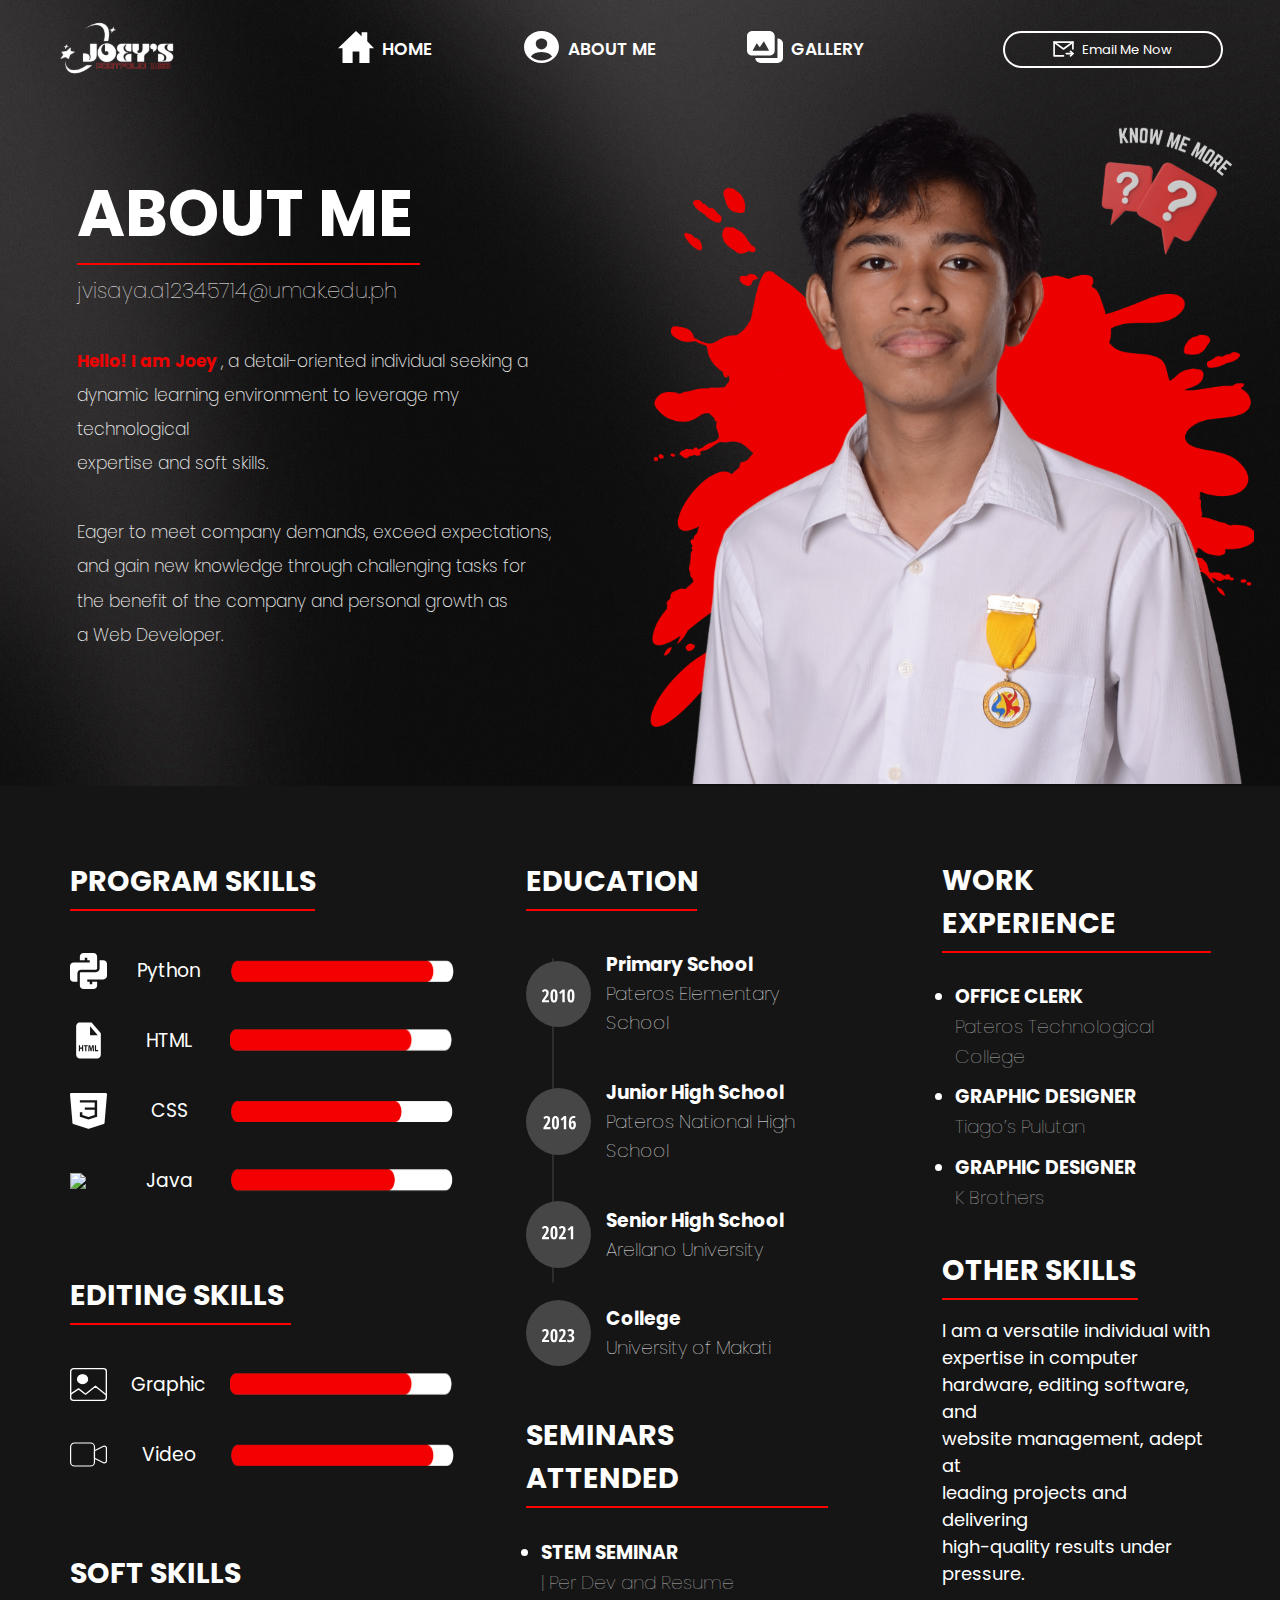
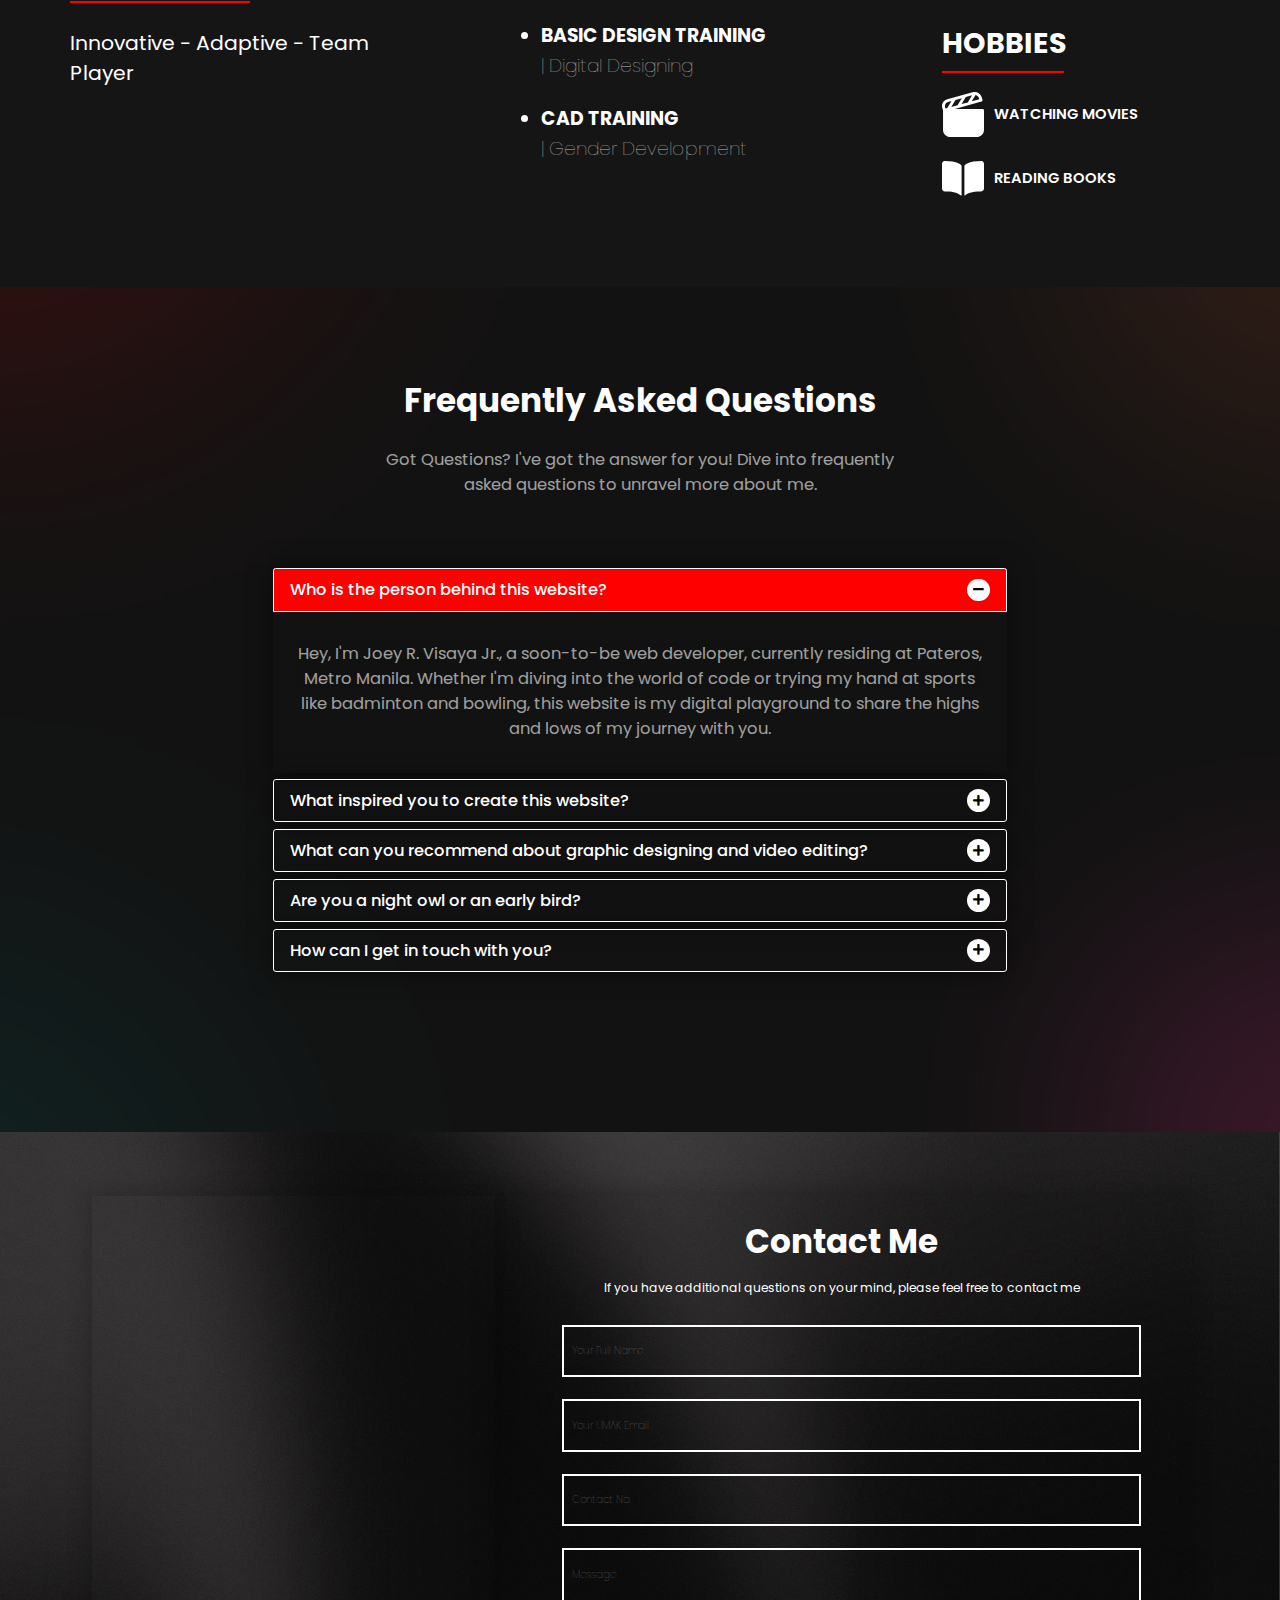
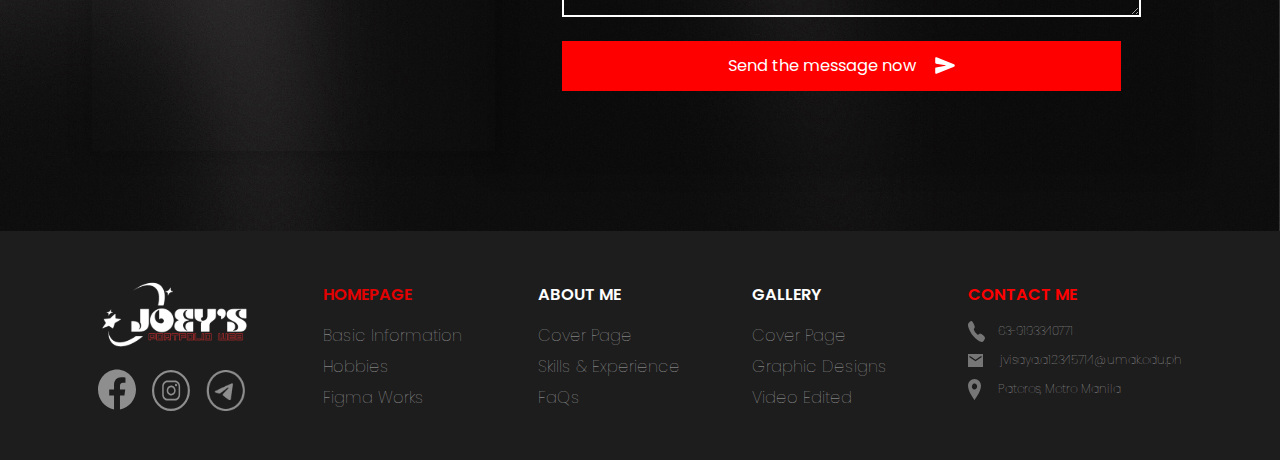
==== About-Me.html @ 2d668ff5 "Add files via upload" ====
<!DOCTYPE html>
<html lang="en">
<head>
    <meta charset="UTF-8">
    <meta name="viewport" content="width=device-width, initial-scale=1.0">
    <title>About Me</title>
    <link rel="stylesheet" type="text/css" href="styles-2.css">
    <link href="https://fonts.googleapis.com/css2?family=Akshar:wght@300&family=Poppins:wght@400;500;600;700&display=swap" rel="stylesheet">
	<link rel="stylesheet" href="https://cdnjs.cloudflare.com/ajax/libs/font-awesome/5.15.3/css/all.min.css" />
	
</head>
<body>
	<div class="body" id="cover-div">
    <div class="navigation">
        <div class="logo">
            <img src="IMAGES/HOMEPAGE/logo.svg">
        </div>
        <div class="links">
            <nav>
                <a class="link-home" href="index.html"><img src="IMAGES/HOMEPAGE/home.svg">HOME</a>
                <a class="link-about-me" href="#"><img src="IMAGES/HOMEPAGE/about-me.svg">ABOUT ME</a>
                <a class="link-gallery" href="Gallery.html"><img src="IMAGES/HOMEPAGE/gallery.svg">GALLERY</a>
            </nav>
        </div>
        <div class="button1">
            <a href="mailto:jvisaya.a12345714@umak.edu.ph"><button class="email-button"> <img src="IMAGES/GALLERY/email-icon.svg">Email Me Now</button></a>
        </div>
    </div>

    <div class="body-container">
        <div class="left-side">
            <div class="title-section">
                <h1> ABOUT ME </h1>
                <div class="break-line"><hr></div>
                <p> jvisaya.a12345714@umak.edu.ph </p>
            </div>
            <div class="content">
                <p>Hello! I am Joey <span>, a detail-oriented individual seeking a <br>
                dynamic learning environment to leverage my technological<br>
                expertise and soft skills.
                <br>
                <br>
                Eager to meet company demands, exceed expectations,<br>
                and gain new knowledge through challenging tasks for <br>
                the benefit of the company and personal growth as <br>
                a Web Developer. </span></p>
            </div>
        </div>

        <div class="right-side">
            <a href="#faqs-div"><img class="faqs" src="IMAGES/ABOUT-ME/faqs.svg" title="Click To Know More About Me"></a>
            <div class="my-img">
                <img src="IMAGES/ABOUT-ME/my-img.svg">
            </div>
        </div>
    </div>
</div>

<div class="cv-section" id="cv-div">
    <div class="section-container">
        <div class="first-section">
            <div class="title"> <p> PROGRAM SKILLS </p> <div class="break-line2"><hr></div> </div>
            <div class="program-stats">
                <div class="flex"> <img class="program-icon" src="IMAGES/ABOUT-ME/python.svg"> <p> Python </p> <img class="stats-icon" src="IMAGES/ABOUT-ME/stats-1.svg"> </div>
                <div class="flex"> <img class="program-icon" src="IMAGES/ABOUT-ME/html.svg"> <p> HTML </p> <img class="stats-icon" src="IMAGES/ABOUT-ME/stats-2.svg"> </div>
                <div class="flex"> <img class="program-icon" src="IMAGES/ABOUT-ME/css.svg"> <p> CSS </p> <img class="stats-icon" src="IMAGES/ABOUT-ME/stats-3.svg"> </div>
                <div class="flex"> <img class="program-icon" src="IMAGES/ABOUT-ME/Java.svg"> <p> Java </p> <img class="stats-icon" src="IMAGES/ABOUT-ME/stats-4.svg"> </div>
            </div>
            <div class="program-skills">
                <div class="title"> <p> EDITING SKILLS</p> <div class="break-line3"><hr></div> </div>
                <div class="program-stats">
                    <div class="flex"> <img class="program-icon" src="IMAGES/ABOUT-ME/photo.svg"> <p> Graphic </p> <img class="stats-icon" src="IMAGES/ABOUT-ME/stats-5.svg"> </div>
                    <div class="flex"> <img class="program-icon" src="IMAGES/ABOUT-ME/video.svg"> <p> Video </p> <img class="stats-icon" src="IMAGES/ABOUT-ME/stats-6.svg"> </div>
                </div>
            </div>
            <div class="soft-skills">
                <div class="title"> <p> SOFT SKILLS</p> <div class="break-line4"><hr></div> </div>
                <div class="cont"> <p> Innovative - Adaptive - Team Player </p> </div>
            </div>
        </div>

        <div class="second-section">
            <div class="title"> <p> EDUCATION </p> <div class="break-line5"><hr></div> </div>
            <div class="education">
                <img class="line" src="IMAGES/ABOUT-ME/line.svg">
                <div class="flex2"> <img class="date-icon" src="IMAGES/ABOUT-ME/date1.svg"> <p> Primary School <br> <span>Pateros Elementary School </span> </p></div>
                <div class="flex2"> <img class="date-icon" src="IMAGES/ABOUT-ME/date2.svg"> <p> Junior High School <br> <span>Pateros National High School </span> </p></div>
                <div class="flex2"> <img class="date-icon" src="IMAGES/ABOUT-ME/date3.svg"> <p> Senior High School <br> <span>Arellano University</span> </p></div>
                <div class="flex2"> <img class="date-icon" src="IMAGES/ABOUT-ME/date4.svg"> <p> College <br> <span>University of Makati </span> </p></div>
            </div>

            <div class="seminars">
                <div class="title"> <p> SEMINARS ATTENDED </p> <div class="break-line6"><hr></div> </div>
                <ul class="seminar-content">
                    <li>STEM SEMINAR<br> <span>| Per Dev and Resume</span></li>
                    <li>BASIC DESIGN TRAINING <br> <span>| Digital Designing</span></li>
                    <li>CAD TRAINING <br> <span>| Gender Development</span></li>
                </ul>
            </div>
        </div>

        <div class="third-section">
            <div class="work-experience">
                <div class="title"> <p> WORK EXPERIENCE </p> <div class="break-line7"><hr></div> </div>
                <ul class="work-content">
                    <li>OFFICE CLERK<br> <span>Pateros Technological College</span></li>
                    <li>GRAPHIC DESIGNER <br> <span>Tiago’s Pulutan</span></li>
                    <li>GRAPHIC DESIGNER <br> <span>K Brothers</span></li>
                </ul>
            </div>
            <div class="other-skills">
                <div class="title"> <p> OTHER SKILLS </p> <div class="break-line8"><hr></div> </div>
                <p class="other-skill-content"> I am a versatile individual with <br> expertise in computer<br>hardware, editing software, and<br>  website management, adept at<br>  leading projects and delivering<br>  high-quality results under<br>  pressure.</p>
            </div>
            <div class="hobbies">
                <div class="title"> <p> HOBBIES </p> <div class="break-line9"><hr></div> </div>
                <div class="hobbies-content">
                    <div class="flex-last"> <img src="IMAGES/ABOUT-ME/movie-icon.svg"> <p> WATCHING MOVIES </p>  </div>
                    <div class="flex-last"> <img src="IMAGES/ABOUT-ME/book-icon.svg"> <p> READING BOOKS </p>  </div>
                </div>
            </div>
        </div>
    </div>
</div>
	
	<div class = "FaQs" id = "faqs-div">
	<h1> Frequently Asked Questions </h1>
	<p>Got Questions? I've got the answer for you! Dive into frequently <br>asked questions to unravel more about me. </p>
	<div class =  "accordion-body">
	<div class="accordion-wrapper">
    <div class="accordion-section">
      <input type="radio" name="accordion-tab" id="tab-1" checked>
      <label for="tab-1">
        <span>Who is the person behind this website?</span>
        <div class="accordion-icon"><i class="fas fa-plus"></i></div>
      </label>
      <div class="accordion-content">
        <p>Hey, I'm Joey R. Visaya Jr., a soon-to-be web developer, currently residing at Pateros, Metro Manila. Whether I'm diving into the world of code or trying my hand at sports like badminton and bowling, this website is my digital playground to share the highs and lows of my journey with you.</p>
      </div>
    </div>

    <div class="accordion-section">
      <input type="radio" name="accordion-tab" id="tab-2">
      <label for="tab-2">
        <span>What inspired you to create this website?</span>
        <div class="accordion-icon"><i class="fas fa-plus"></i></div>
      </label>
      <div class="accordion-content">
        <p>This website represents a labor of love, fueled by my enduring passion for achieving numerous goals over the years of my life. I envisioned a space where I could showcase to everyone that improvement is possible for every body, as long as they are willing. Perhaps, it may even serve as inspiration for others embarking on their own journeys.</p>
      </div>
    </div>

    <div class="accordion-section tab-3">
      <input type="radio" name="accordion-tab" id="tab-3">
      <label for="tab-3" class="tab-3">
        <span>What can you recommend about graphic designing and video editing?</span>
        <div class="accordion-icon"><i class="fas fa-plus"></i></div>
      </label>
      <div class="accordion-content">
        <div class="child-section">
          <input type="checkbox" name="sub-tab" id="tab-4">
          <label for="tab-4">
            <span>Graphic Designing</span>
            <div class="accordion-icon"><i class="fas fa-plus"></i></div>
          </label>
          <div class="sub-content">
            <p>For graphic designing, start with tools like Canva and slowly climb your way to using programs like Photoshop and Illustrator. Explore online tutorials and practice regularly.</p>
          </div>
        </div>
        <div class="child-section">
          <input type="checkbox" name="sub-tab" id="tab-5">
          <label for="tab-5">
            <span>Video Editing</span>
            <div class="accordion-icon"><i class="fas fa-plus"></i></div>
          </label>
          <div class="sub-content">
            <p>For video editing, I personally use Kinemaster and Capcut, but explore your own master. Learn basic editing techniques, experiment, and gradually advance your skills through practical projects. Online platforms offer valuable tutorials for mastering these tools.</p>
          </div>
        </div>
      </div>
    </div>

    <div class="accordion-section">
      <input type="radio" name="accordion-tab" id="tab-6">
      <label for="tab-6">
        <span>Are you a night owl or an early bird?</span>
        <div class="accordion-icon"><i class="fas fa-plus"></i></div>
      </label>
      <div class="accordion-content">
        <p>I used to be a morning person, as I love watching the sun rise while sipping my coffee, but now, I’m currently a night owl, specially this college where time is hectic and I must not waste time</p>
      </div>
    </div>
	
	<div class="accordion-section">
      <input type="radio" name="accordion-tab" id="tab-7">
      <label for="tab-7">
        <span>How can I get in touch with you?</span>
        <div class="accordion-icon"><i class="fas fa-plus"></i></div>
      </label>
      <div class="accordion-content">
        <p>By clicking on the compelling call-to-action (CTA) on this website, you can navigate to dedicated sections designed to help you effortlessly retrieve detailed and pertinent information about me.</p>
      </div>
    </div>
  </div>
  </div>
  </div>
  
  <div class = "contact-me" id = "contact-me">
  <div class = "map-container">
  <iframe src="https://www.google.com/maps/embed?pb=!1m18!1m12!1m3!1d3861.8625821254836!2d121.06649988552492!3d14.549849842055947!2m3!1f0!2f0!3f0!3m2!1i1024!2i768!4f13.1!3m3!1m2!1s0x3397c884373c75cd%3A0x7f0d5de41565cc17!2s20%20M.%20Lozada%2C%20Pateros%2C%20Kalakhang%20Maynila!5e0!3m2!1sfil!2sph!4v1702574466114!5m2!1sfil!2sph" width="600" height="450" style="border:0;" allowfullscreen="" loading="lazy" referrerpolicy="no-referrer-when-downgrade"></iframe>
  </div>
  
  <div class="contact-container">
    <div class="contact-form-box">
        <div class="contact-section">
            <h2>Contact Me</h2>
			<p> If you have additional questions on your mind, please feel free to contact me </p>
            <input type="text" class="contact-input" placeholder="Your Full Name">
            <input type="text" class="contact-input" placeholder="Your UMAK Email">
            <input type="text" class="contact-input" placeholder="Contact No.">
            <textarea placeholder="Message" class="contact-input"></textarea>
            <button class="contact-btn">Send the message now <img src = "IMAGES/ABOUT-ME/send.svg"></button>
        </div>
    </div>
</div>
  </div>
  <div class="footer">
        <div class="logo-footer">
            <img src="IMAGES/HOMEPAGE/logo.svg">
            <div class="icon-footer">
                <a href="https://www.facebook.com/joey.visaya"><img class="fb-icon" src="IMAGES/HOMEPAGE/fb-icon.svg"></a>
                <a href="https://www.instagram.com/vsy_joey/"><img src="IMAGES/HOMEPAGE/ig-icon.svg"></a>
                <a href="https://web.telegram.org/a/"><img src="IMAGES/HOMEPAGE/tg-icon.png"></a>
            </div>
        </div>

        <div class="quick-li">
            <div class="link-sec">
                <a href="index.html"><h1 class="quick-links-red"> HOMEPAGE <h1></a>
                <a href="index.html#information-div"><p> Basic Information </p></a>
                <a href="index.html#slider-div"><p> Hobbies </p> </a>
                <a href="index.html#selection-div"><p> Figma Works</p></a>
            </div>

            <div class="link-sec">
                <a href="#"><h1 class="quick-links-white"> ABOUT ME <h1></a>
                <a href="#cover-div"><p>Cover Page </p> </a>
                <a href="#cv-div"><p> Skills & Experience </p> </a>
                <a href="#faqs-div"><p> FaQs</p> </a>
            </div>

            <div class="link-sec">
                <a href="Gallery.html"><h1 class="quick-links-white"> GALLERY <h1></a>
                <a href="Gallery.html#cover-div"><p>Cover Page </p> </a>
                <a href="Gallery.html#gallery-div"><p> Graphic Designs </p> </a>
                <a href="Gallery.html#video-div"><p> Video Edited</p></a>
            </div>
        </div>

        <div class="infos">
            <h1>CONTACT ME</h1>
            <div class="info-links">
                <div class="column-link"><img src="IMAGES/HOMEPAGE/call-links.svg">
                    <p>63-9193340771</p></div>

                <div class="column-link2"><img src="IMAGES/HOMEPAGE/email-links.svg">
                    <p> &nbsp;jvisaya.a12345714@umak.edu.ph</p></div>

                <div class="column-link"><img src="IMAGES/HOMEPAGE/location-links.svg">
                    <p> &nbsp;Pateros, Metro Manila</p></div>
            </div>
        </div>
    </div>
	
	</body>

</html>
---- styles-2.css ----
@font-face {
    font-family: 'Open Sans Condensed Bold';
    src: local('OpenSans-CondBold'),
        url('font/OpenSans-CondBold.ttf') format('trueType'), 
    font-weight: 300;
    font-style: normal;
}

@font-face {
    font-family: 'Open Sans Condensed Light';
    src: local('OpenSans-CondBold'),
		url('font/OpenSans-CondLight.ttf') format('trueType'),;
    font-weight: 300;
    font-style: normal;
}

@font-face {
    font-family: 'Open Sans Condensed Semibold';
    src: local('OpenSans-CondBold'),
		url('font/OpenSans_Condensed-SemiBold.ttf') format('trueType'),;
    font-weight: 300;
    font-style: normal;
}

::-webkit-scrollbar {
  width: 12px;
}

::-webkit-scrollbar-track {
  background-color: #0C0C0C;
}


::-webkit-scrollbar-thumb {
  background-color: #313131;
  border-radius: 6px;
}

::-webkit-scrollbar-thumb:hover {
  background-color: red;
}

html {
	font-size: 62.5%;
}

body {
	margin: 0;
}

.body {
	height: 100%;
	background-image: url('IMAGES/ABOUT-ME/bg-cover.png');
    background-size: cover;
	background-position: center;
	background-attachment: fixed;
}

.navigation{
	padding: 2.5rem 7rem 0rem 7rem;
	display: flex;
	justify-content: space-between;
	align-items: center;
}

.links nav {
	margin-left: 2rem;
}

.links a {
    font-family: Poppins;
	margin:0 5rem;
    text-decoration: none;
    color: white;
    font-weight: 600;
    font-size: 2.1rem;
	vertical-align: middle;
}

.links img {
    height: 3.9rem;
	margin:-1rem 1rem 0 1rem;
	vertical-align: middle;
}


.link-home:hover,
.link-about-me:hover,
.link-gallery:hover {
    color: red;
}

.logo img {
	max-width: 118px;
	height: auto;
}

.email-button{
	vertical-align: middle;
	font-family: 'Poppins', sans-serif;
    border: 2px solid white;
    padding: .5rem 2rem;
    background-color: transparent;
    color: white;
    font-size: 1.6rem;
    cursor: pointer;
	width: 27rem;
	height: 4.5rem;
	border-radius: 2.7rem;
	transition: transform 0.3s ease-in-out;
}

.email-button:hover{
	transform: scale(1.2);
	background:linear-gradient(180deg, #FE1B37 0%, #A1010D 100%);
	border: none;
}

.email-button img{
	margin-bottom:2px;
	height: 2rem;
	margin-right: 1rem;
	vertical-align: middle;
}

.body-container {
	padding: 4% 6% 0 6%;
	display: flex;
	justify-content: center;
}

.left-side {
	width: 50%;
	padding-bottom: 5%;
}

.title-section {
	padding-top: 7%;
}

.break-line{
	width: 42rem;
}

.break-line hr{
	border: 1px solid red;
	margin: 0;
	
}

.title-section h1 {
	margin: 0;
	font-family: Poppins;
	color: white;
	font-weight: bold;
	font-size: 8rem;
}

.title-section p {
	margin-top: 2%;
	font-family: Poppins;
	color: white;
	font-weight: 100;
	font-size: 2.6rem;
}

.content p {
	margin-top: 7.5%;
	font-family: Poppins;
	font-size: 2.1rem;
	font-weight: bold;
	line-height: 2;
	color: red;
	opacity: 0.9;
}

.content span {
	font-family: Poppins;
	font-size: 2.1rem;
	font-weight: 200;
	color: white;
}


.right-side {
	width: 50%;
	margin-top: -2%;
	margin-left: 6%;
	position: relative;
}

.my-img img {
  align-self: flex-end;
  width: 75.2rem;
}

.faqs {
	position: absolute;
	height: 16rem;
	margin-left: 56rem;
	margin-top: 2.2rem;
	opacity: 0.8;
}

.faqs:hover {
	transition: transform 0.3s ease-in-out;
	transform: scale(1.05);
	opacity: 1;
}

.cv-section {
	font-size: 12px;
	min-height: 100vh;
	background-color: #151515;
	padding: 5.5%;
}

.section-container {
	display: flex;
	justify-content: space-between;
}

.first-section {
	width: 30%;
}

.title p {
	font-family: Poppins;
	font-weight: bold;
	color: white;
	font-size: 3.5rem;
	margin: 1% 0;
}

.flex {
	margin-top: 1%;
	display: flex;
	align-items: center;
	justify-content: space-between;
	width: 47rem;
}

.flex p{
	font-family: Poppins;
	color: white;
	font-size: 2.3rem;
}


.program-icon {
	width: 4.5rem;
}

.stats-icon {
	height: 2.8rem;
}

.program-skills {
	padding-top: 16.5%;
}

.soft-skills {
	padding-top: 18%;
}

.cont p {
	font-family: Poppins;
	color: white;
	font-size: 2.5rem;
	margin-top: .5%;
}
	
.second-section {
	padding-left: 10%;
	width: 30%;
}

.flex2 {
	margin-top: 1%;
	display: flex;
	align-items: center;
}

.flex2 p{
	font-family: Poppins;
	color: white;
	font-size: 2.3rem;
	font-weight: bold;
}

.flex2 span{
	font-weight: 100;
}

.date-icon {
	width: 8rem;
	padding-right: 5%;
	z-index: 2;
}

.line {
	position: absolute;
	z-index: 1;
	margin-top: 2%;
	margin-left: 2%;
	height: 40rem;
}

.seminars {
	margin-top: 11%;
}

.work-content,
.seminar-content {
	padding: 0;
	margin-left: 5%;
}


.seminar-content li{
	color: white;
	font-family: Poppins;
	font-size: 2.3rem;
	font-weight: bold;
	line-height: 1.6;
	margin-bottom: 8%;
}

.work-content li {
	color: white;
	font-family: Poppins;
	font-size: 2.3rem;
	font-weight: bold;
	line-height: 1.6;
	margin-bottom: 4%;
}

.work-content li span,
.seminar-content li span{
	opacity: 0.7;
	font-weight: 100;
}

.third-section {
	padding-left: 10%;
	width: 30%;
}

.other-skills {
	padding-top: 8%;
}

.other-skill-content {
	margin: 0;
	font-family: Poppins;
	color: white;
	font-size: 2.2rem;
}

.flex-last {
	display: flex;
	align-items: center;
}

.hobbies {
	margin-top: 13%;
}

.flex-last img {
	width: 5.1rem;
	padding-bottom: 5%;
	padding-right: 4%;
}

.flex-last p {
	padding-bottom: 5%;
	font-family: Poppins;
	font-size: 1.8rem;
	font-weight: 600;
	color: white;
	
}


.break-line2 {
	width: 30rem;
	padding-bottom: 5%;
}

.break-line3 {
	width: 27rem;
	padding-bottom: 5%;
}

.break-line4 {
	width: 22rem;
	padding-bottom: 5%;
}

.break-line5 {
	width: 21rem;
	padding-bottom: 4%;
} 

.break-line6 {
	width: 37rem;
	padding-bottom: 4%;
} 

.break-line7 {
	width: 33rem;
	padding-bottom: 4%;
} 

.break-line8 {
	width: 24rem;
	padding-bottom: 4%;
} 

.break-line9 {
	width: 15rem;
	padding-bottom: 4%;
} 

.break-line9 hr,
.break-line8 hr,
.break-line7 hr,
.break-line6 hr,
.break-line5 hr,
.break-line4 hr,
.break-line3 hr,
.break-line2 hr{
	border: 1.5px solid red;
}

.FaQs {
	height: 100%;
    background-size: cover;
	background-position: center;
	padding: 7% 7% 12% 7%;
	background-image: url('IMAGES/ABOUT-ME/bg-faqs.png');
}

.FaQs h1{
	text-align: center;
	font-family: 'Poppins';
	font-size: 4rem;
	color: white;
	margin: 0;
}

.FaQs p{
	text-align: center;
	margin-top: 2%;
	font-family: 'Poppins';
	font-size: 2rem;
	opacity: 0.6;
	color: white;
}

::selection {
  background: rgb(0, 123, 255, 0.3);
}

.accordion-body {
	display: flex;
	justify-content: center;
	padding-top: 5%;
}
.accordion-wrapper {
	max-width: 90rem;
}

.accordion-section,
.child-section {
	margin-bottom: .8rem;
	border-radius: .3rem;
	box-shadow: 0px 0px 3rem rgba(0, 0, 0, 0.5);
}

.accordion-section label,
.child-section label {
  background: transparent;
  padding: 1rem 2rem;
  display: flex;
  align-items: center;
  justify-content: space-between;
  cursor: pointer;
  border: 1px solid white;
  border-radius: 3px;
  position: relative;
  z-index: 2;
  transition: all 0.3s ease;
}

.accordion-section label:hover {
  background: red;
}

.accordion-section input:checked~label,
.child-section input:checked~label {
  border-radius: .3rem .3rem 0 0;
  background: red;
}

.accordion-section label span {
  color: #fff;
  font-family: Poppins;
  font-size: 2rem;
  font-weight: 500;
}

.child-section label span {
  font-size: 1.7rem
}

.accordion-section label .accordion-icon,
.child-section label .accordion-icon {
  position: relative;
  height: 2.8rem;
  width: 2.8rem;
  font-size: 1.5rem;
  color: black;
  display: block;
  background: #fff;
  border-radius: 50%;
}

.child-section label .accordion-icon {
  height: 2.7rem;
  width: 2.7rem;
}

.accordion-section label .accordion-icon i {
  position: absolute;
  top: 50%;
  left: 50%;
  transform: translate(-50%, -50%);
}

.accordion-section input:checked~label .accordion-icon i:before,
.child-section input:checked~label .accordion-icon i:before {
  content: '\f068';
}

.accordion-section .accordion-content,
.child-section .sub-content {
  max-height: 0px;
  overflow: hidden;
  background: ##121212;
  border-radius: 0 0 3px 3px;
  transition: all 0.4s ease;
}

.accordion-section input:checked~.accordion-content,
.child-section input:checked~.sub-content {
  max-height: 100vh;
}

.tab-3 input:checked~.accordion-content {
  padding: 1.5rem 2rem;
}

.accordion-section .accordion-content p,
.child-section .sub-content p {
  padding: 15px 20px;
  font-size: 2rem;
}

.child-section .sub-content p {
  font-size: 2rem;
}

input[type="radio"],
input[type="checkbox"] {
  display: none;
}

.footer {
	min-height: 20vh;
	display: flex;
	justify-content: space-between;
	align-items: center;
	padding: 3rem 12rem;
	background-color: #1D1D1D;
}

.logo-footer {
	width: 35%;
}

.logo-footer img{
	height: 8.8rem;
}



.icon-footer   {
	width: 100%;
}
.icon-footer img  {
	padding-top: 2rem;
	height: 5rem;
	margin-right: 6%;
}

.fb-icon {
	width: 4.7rem;
	margin-bottom: .1rem;
}

.quick-li  {
	width: 100%;
	display: flex;
}



.link-sec {
	width: 33.3%;
	text-decoration:none;
}


.quick-links-red {
	text-decoration:none;
	font-family: 'Poppins';
	color: #E40000;
	font-weight: 600;
	margin-bottom: 2rem;
}

.quick-links-white {
	font-family: 'Poppins';
	color: white;
	font-weight: 600;
	margin-bottom: 2rem;
	
}
.link-sec p {
	font-family: 'Poppins';
	font-weight: 100;
	margin: .7rem 0 0 0 ;
	color: #ABABAB;
}

.link-sec a {
	text-decoration:none;
}

.infos {
	width: 33.3%;
	height: 100%;
}

.infos h1{
	font-family: 'Poppins';
	color: red;
	font-weight: 600;
	margin-top: 0;
	margin-bottom: 6.6%;
}
.column-link2,
.column-link {
	display: flex;
	align-items: center;
	margin-bottom: 1.2rem;
}

.column-link img{
	height: 2.5rem;
}
.column-link2 p,
.column-link p{
	font-family: 'Poppins';
	color: #B6B6B6;
	font-weight: 100;
	font-size: 1.5rem;
	margin: 0 0 0 6%;
}

.column-link2 img {
	height: 1.5rem;
}

.map-container {
	width: 35%;
	height: 68rem;
}

.map-container iframe {
	opacity: .9;
	position: relative;
    width: 100%;
    height: 100%;
	box-shadow: 0px 0px 19px 5px rgba(0, 0, 0, 0.19);
}
.contact-me {
	min-height: 70rem;
	display: flex;
	justify-content: center;
	padding: 5%;
	background-image: url('IMAGES/ABOUT-ME/bg-cover.png');
    background-size: cover;
	background-position: center;
}
.contact-container {
    position: relative;
    width: 85rem;
}

.contact-container:after {
    content: '';
    position: absolute;
    width: 100%;
    height: 100%;
    left: 0;
    top: 0;
    background-size: cover;
    filter: blur(5 rem);
    z-index: -1;
}

.contact-form-box {
	padding-top:2%;
	padding: 0 5%;
	height: 100%;
    max-width: 90%;
    display: grid;
    justify-content: center;
    align-items: center;
    text-align: center;
    background-color: rgba(0, 0, 0, 0.1);
    box-shadow: 0px 0px 19px 5px rgba(0, 0, 0, 0.19);
}


.contact-section {
	height: 100%;
    padding: 2.5rem 4rem;
}

.contact-section h2 {
	color: white;
	margin: 0;
	font-size: 4rem;
    font-family: Poppins;
	margin-top: 4%;
}

.contact-section p {
	color: white;
	margin-bottom: 5%;
	font-size: 1.5rem;
    font-family: Poppins;
}

.contact-heading {
    position: relative;
    padding: 0 0 1rem;
    margin-bottom: 1.5rem;
}

.contact-heading:after {
    content: '';
    position: absolute;
    left: 50%;
    bottom: 0;
    transform: translateX(-50%);
    height: 4px;
    width: 50px;
    border-radius: 4px;
    background-color: white;
}

.contact-input {
    width: 100%;
    border: 2px solid white;
    outline: none;
    background-color: transparent;
    padding: 2rem 1rem;
	font-family: Poppins;
	font-weight: 100;
    font-size: 1.3rem;
    margin-bottom: 22px;
}


.contact-input:hover {
    background-color: rgba(0, 0, 0, 0.5);
}

.contact-textarea {
    min-height: 1.5rem;
}

.contact-btn {
	display: flex;
	justify-content: center;
	align-items: center;
    width: 100%;
    padding: 1.5rem 1rem;
    background-color: red;
    color: #fff;
	font-family: Poppins;
    font-size: 2rem;
    border: none;
    outline: none;
    cursor: pointer;
    transition: .3s;
}

.contact-btn img{
	margin-left: 3.5%;
	width: 2.4rem;
}

.contact-btn:hover {
    background-color: skyblue;
}

.contact-input:focus {
    border: 2px solid rgba(30, 85, 250, 0.47);
    background-color: #fff;
}




@media only screen and (min-width: 1200px) and (max-width: 1600px) {
    html {
        font-size: 51%;
    }
}

@media only screen and (min-width: 600px) and (max-width: 1199px) {
    html {
    font-size: 29%;
    }
	
	.cv-section{
	min-height: 100%;	
	}
	.FaQs {
	min-height: 100%;
	}
	.footer{
	min-height: 100%;
	}
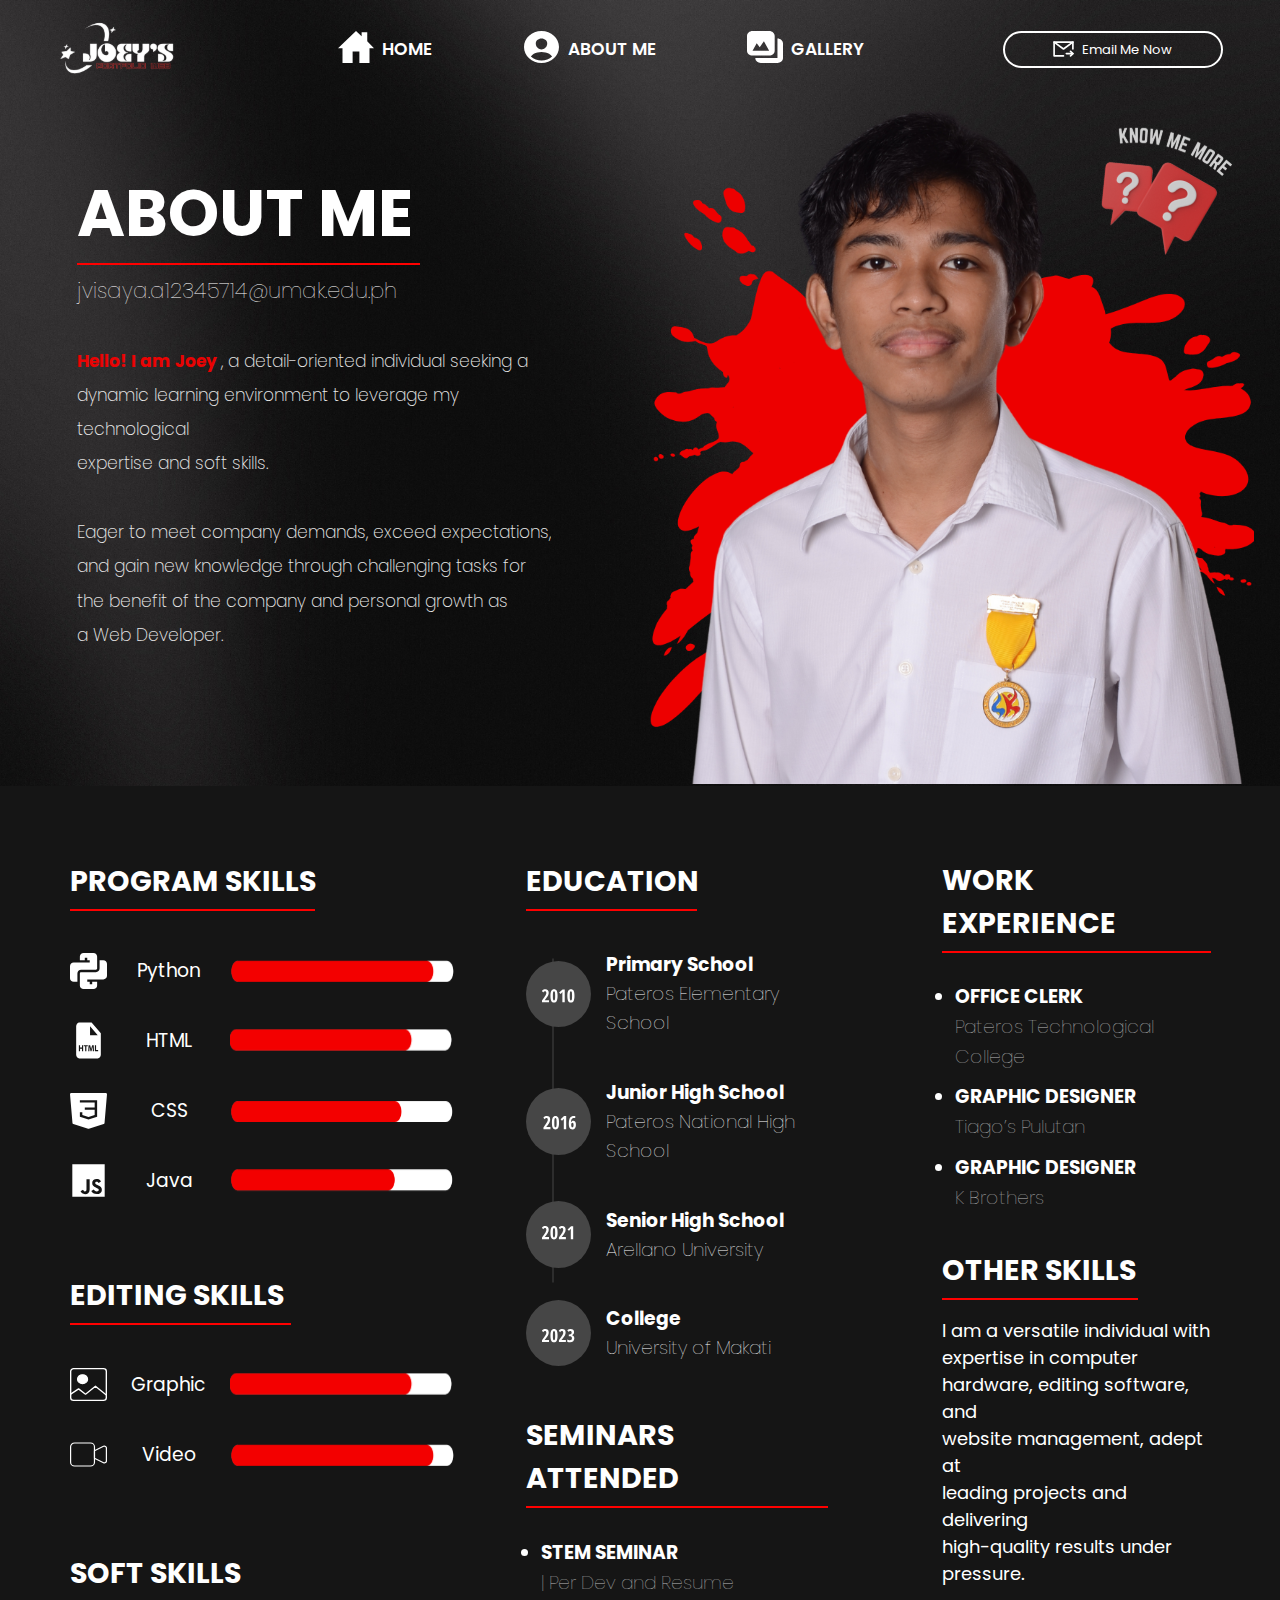
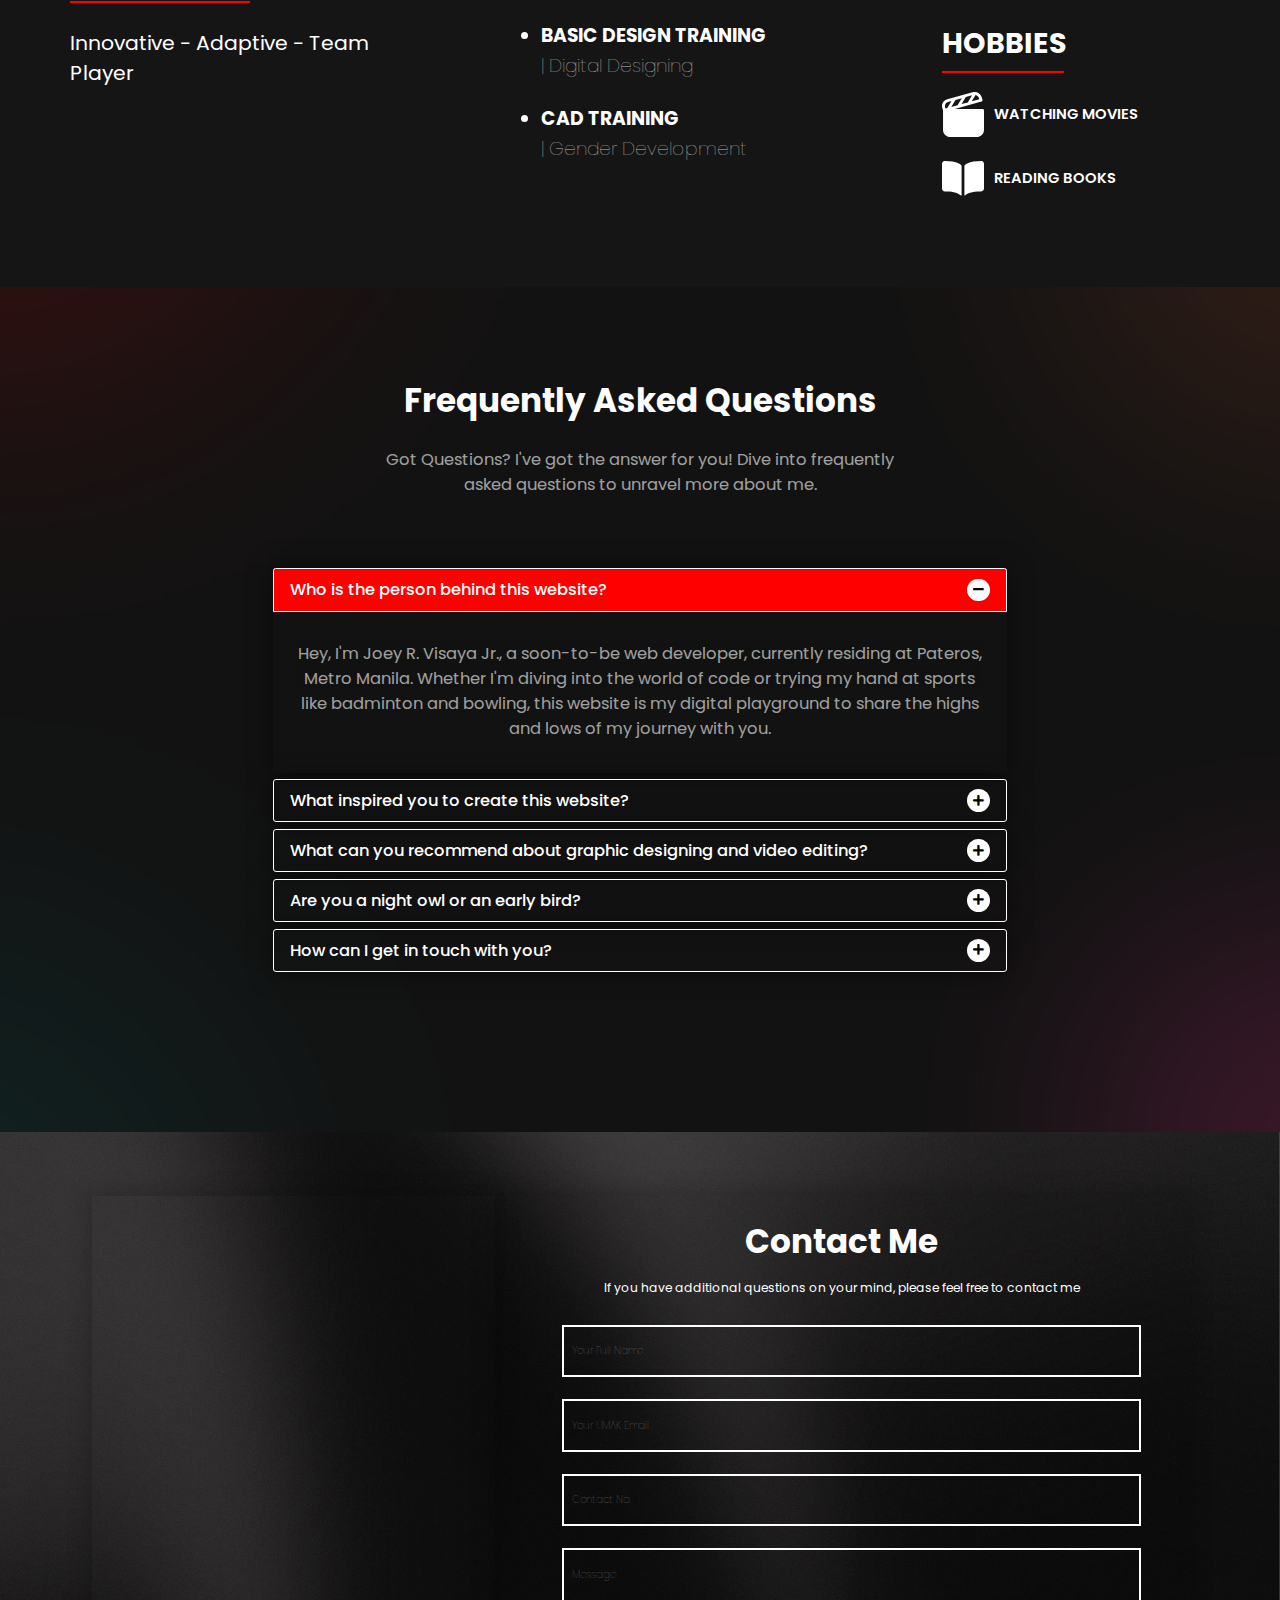
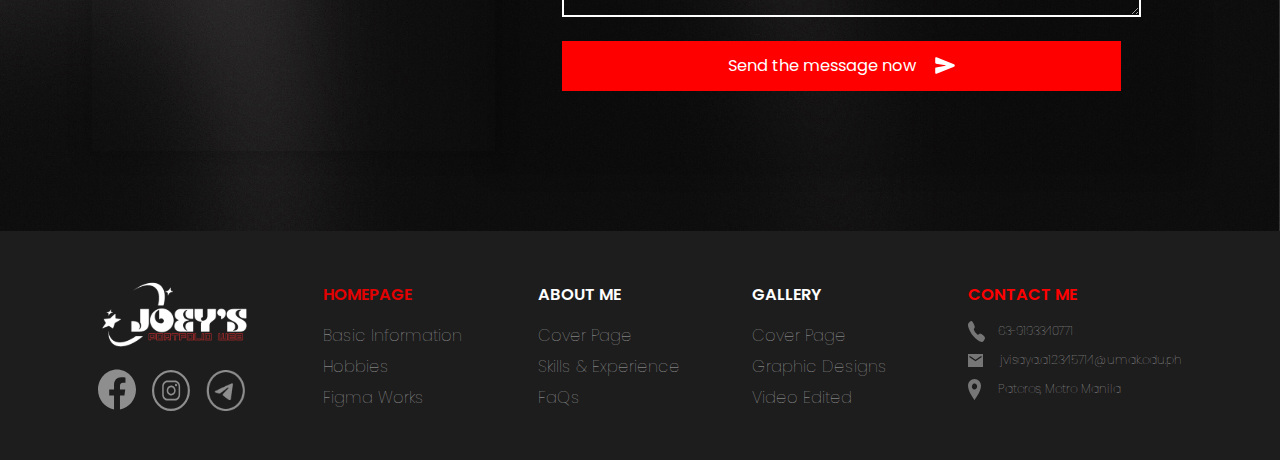
==== commit 305d3a24: "About-Me.html" ====
--- a/About-Me.html
+++ b/About-Me.html
@@ -64,7 +64,7 @@
                 <div class="flex"> <img class="program-icon" src="IMAGES/ABOUT-ME/python.svg"> <p> Python </p> <img class="stats-icon" src="IMAGES/ABOUT-ME/stats-1.svg"> </div>
                 <div class="flex"> <img class="program-icon" src="IMAGES/ABOUT-ME/html.svg"> <p> HTML </p> <img class="stats-icon" src="IMAGES/ABOUT-ME/stats-2.svg"> </div>
                 <div class="flex"> <img class="program-icon" src="IMAGES/ABOUT-ME/css.svg"> <p> CSS </p> <img class="stats-icon" src="IMAGES/ABOUT-ME/stats-3.svg"> </div>
-                <div class="flex"> <img class="program-icon" src="IMAGES/ABOUT-ME/Java.svg"> <p> Java </p> <img class="stats-icon" src="IMAGES/ABOUT-ME/stats-4.svg"> </div>
+                <div class="flex"> <img class="program-icon" src="IMAGES/ABOUT-ME/java.svg"> <p> Java </p> <img class="stats-icon" src="IMAGES/ABOUT-ME/stats-4.svg"> </div>
             </div>
             <div class="program-skills">
                 <div class="title"> <p> EDITING SKILLS</p> <div class="break-line3"><hr></div> </div>
@@ -274,4 +274,4 @@
 	
 	</body>
 
-</html>+</html>
